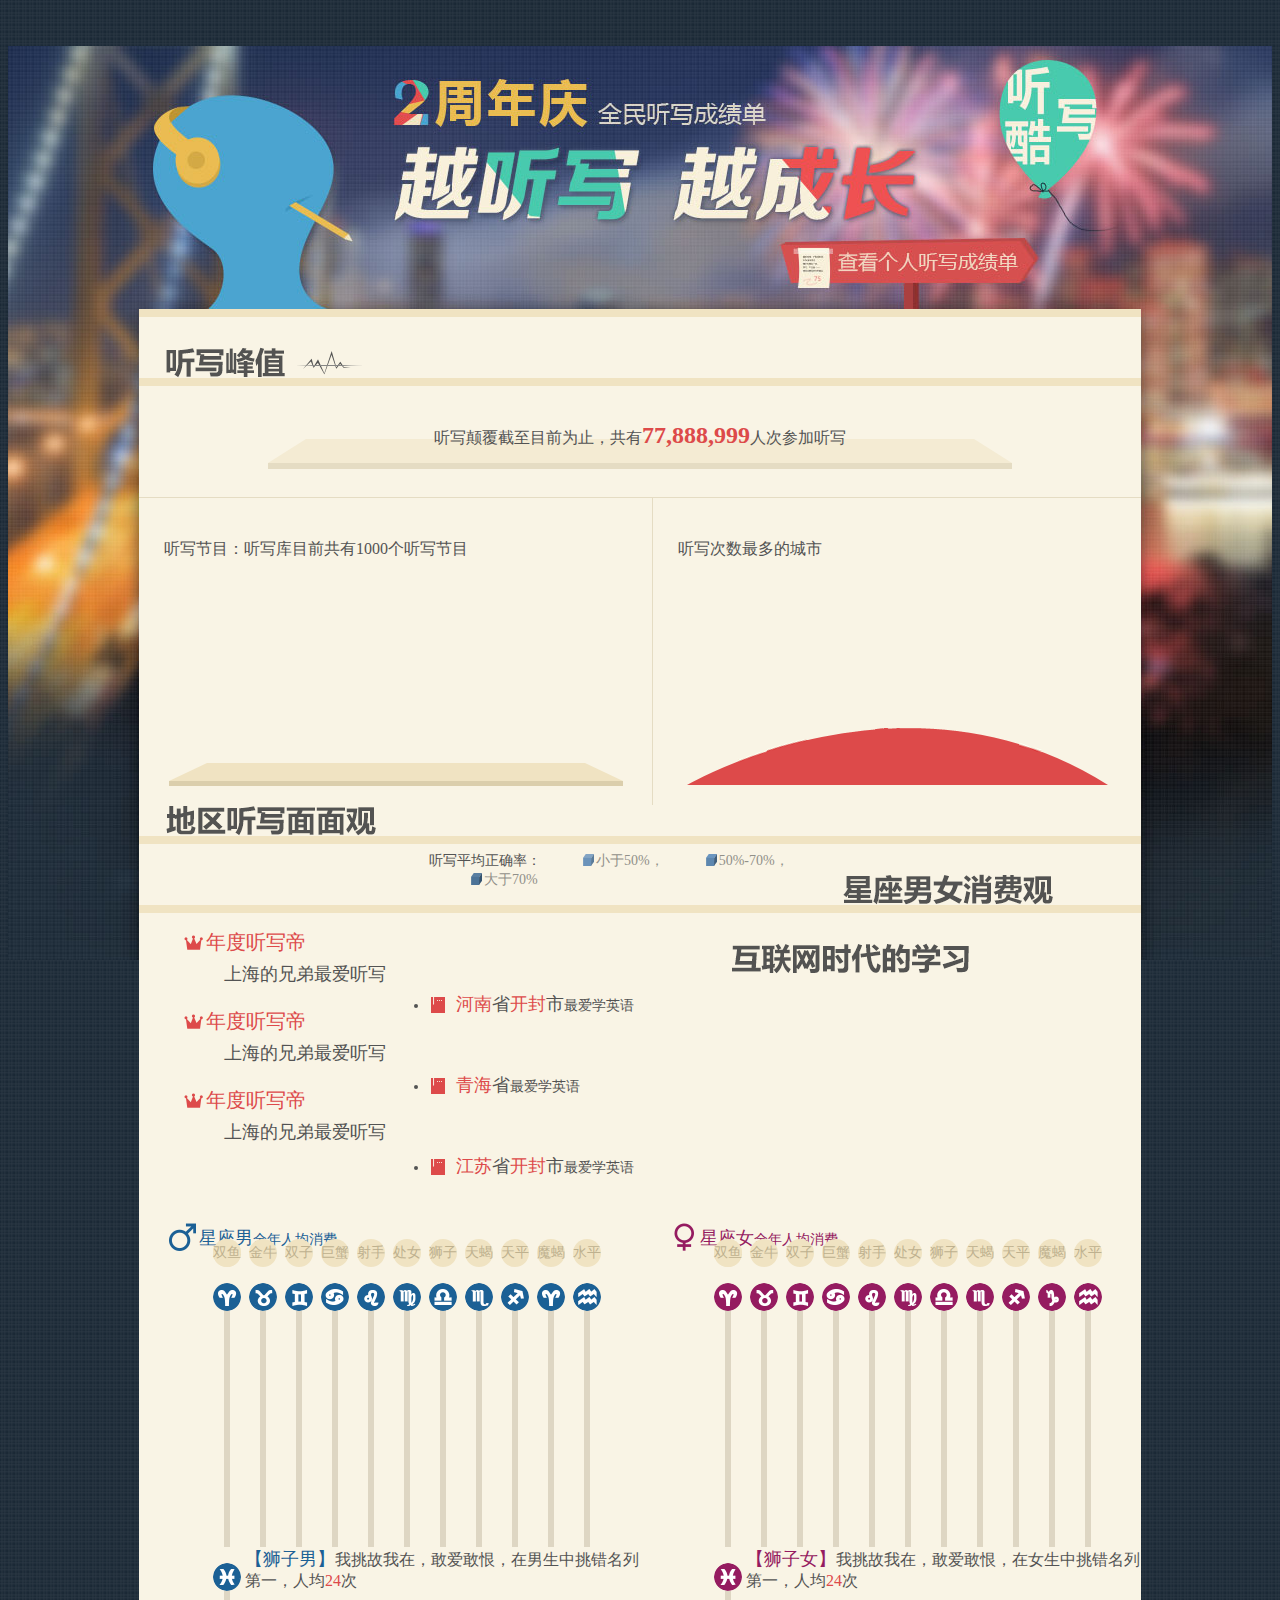
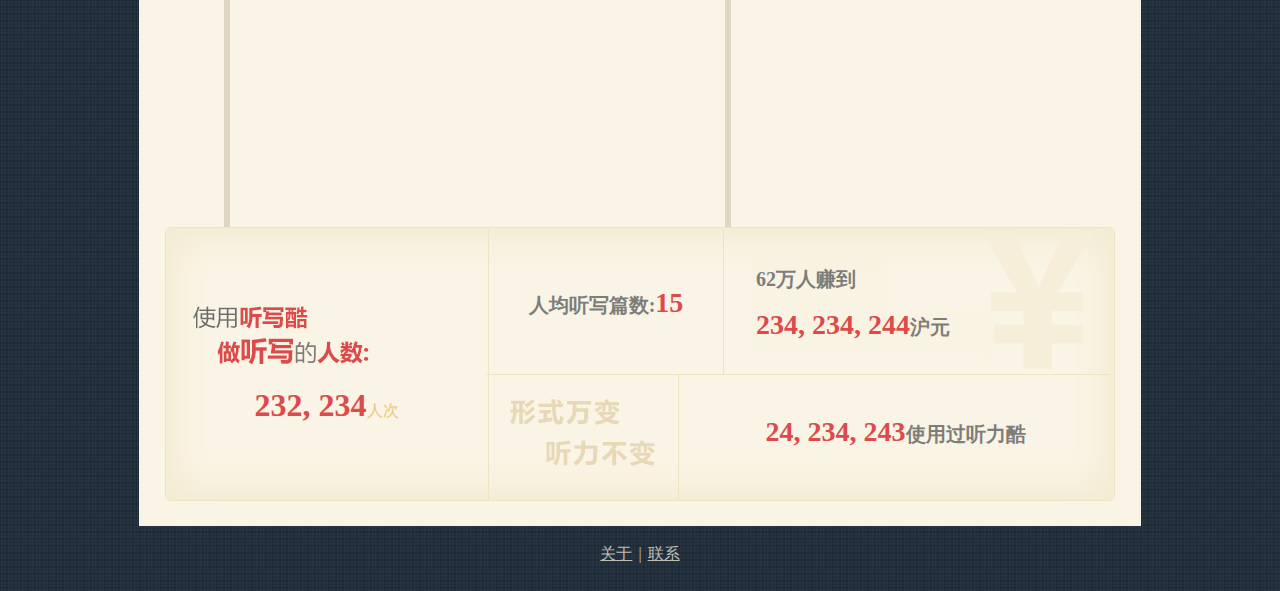
==== hjtest/home.htm @ 476b6435 "add hjtest" ====
<!DOCTYPE HTML>
<html>
    <!--
        1. 吊顶线上已有模块div#cls_pnlHeader_wrap 对应js css在demo中未作引入 如http://bulo.hujiang.com/home/
        1. 吊顶是position:fixed 所以页面预留出38px空白给他覆盖
        1. 编码、库与线上一致，引了一个像基础样式类的文件
        1. 给的PNG物料没有分层，没有标注，没有体现大于width:1920版本背景, 线上吊顶height38px视觉稿35px、背景左右还不是等分的...等 只是试题非上线，确认环节就略了，开切
    -->
    <head>
        <meta charset="utf-8" />
        <title> 全名听写成绩单  - 我的沪江 </title>
        <link rel='stylesheet' href='http://res.s.hjfile.cn/app/css/output/$_app_css_style_css$_app_css_feed_css$_app_css_application_css$_app_css_home_css$_app_css_ing_css$_app_css_newing_css$_app_css_userlistdown_css$_app_css_userface_css$_app_css_new_home_css.css?v=635224511000000000' type='text/css'/>
        <link rel='stylesheet' href='res/css/cjd.css?20140212.css' type='text/css'/>
        <script>window.cjdConfig = window.cjdConfig || {};</script>
    </head>
    <body>
        <div class="cjd_hd">
        
        </div>
        <div class="cjd_bd">
            <div class="cjd_fz cjd_mod clearbox">
                <div class="cjd_mod_tit">听说峰值<s></s></div>
                <div class="cjd_fz_m1">
                    <span class="cjd_fz_m1bg"></span>
                    <p class="cjd_fz_m1tip">听写颠覆截至目前为止，共有<em id="J_CjdFzNum">77,888,999</em>人次参加听写</p>
                </div>
                <div class="cjd_fz_m2">
                    <p class="cjd_fz_mtit">听写节目：听写库目前共有1000个听写节目</p>
                    <span class="cjd_fz_m2bg"></span>
                    <div class="cjd_fz_m2tb j_cjd_mod" data-modname='mod/jiemu' data-cfg="jiemu"></div>
                    <script>
                    cjdConfig.jiemu={
                        data:[
                            {
                                num:10,
                                icon:"http://img4.3lian.com/sucai2/img14/61/flag131.jpg"
                            },
                            {
                                num:90,
                                icon:"http://img4.3lian.com/sucai2/img14/61/flag128.jpg"
                            },
                            {
                                num:89,
                                icon:"http://img4.3lian.com/sucai2/img14/61/flag120.jpg"
                            },
                            {
                                num:45,
                                icon:"http://img4.3lian.com/sucai2/img14/61/flag120.jpg"
                            },
                            {
                                num:120,
                                icon:"http://img4.3lian.com/sucai2/img14/61/flag120.jpg"
                            },
                            {
                                num:69,
                                icon:"http://img4.3lian.com/sucai2/img14/61/flag120.jpg"
                            }
                        ]
                    }
                    </script>
                </div>
                <div class="cjd_fz_m3">
                    <p class="cjd_fz_mtit">听写次数最多的城市</p>
                    <div class="cjd_fz_m3tb j_cjd_mod" data-modname='mod/citytop' data-cfg="citytop"></div>
                    <script>
                    cjdConfig.citytop={
                        data:[
                            {
                                name:"北京",
                                icon:"res/img/ico_fzm301.png"
                            },
                            {
                                name:"上海",
                                icon:"res/img/ico_fzm303.png"
                            },
                            {
                                name:"杭州",
                                icon:"res/img/ico_fzm302.png"
                            }
                        ]
                    }
                    </script>
                </div>
            </div>
            <div class="cjd_dq cjd_mod j_cjd_mod" data-modname='mod/map' data-cfg="dqmap">
                <div class="cjd_mod_tit">地区听写面面观<s></s></div>
                <div class="clearbox">
                    <dl class="cjd_dq_m1">
                        <dt>年度听写帝</dt>
                        <dd>上海的兄弟最爱听写</dd>
                        <dt>年度听写帝</dt>
                        <dd>上海的兄弟最爱听写</dd>
                        <dt>年度听写帝</dt>
                        <dd>上海的兄弟最爱听写</dd>
                    </dl>
                    <div class="cjd_dq_m2">
                        <div id="map"></div>
                        <dl class="cjd_maptip clearbox">
                            <dt>听写平均正确率：</dt>
                            <dd class="i1" data-leve="2">小于50%，</dd>
                            <dd class="i2" data-leve="1">50%-70%，</dd>
                            <dd class="i3" data-leve="0">大于70%</dd>
                        </dl>
                    </div>
                    <ul class="cjd_dq_m3">
                        <li data-area="henan">
                            <span><em>河南</em>省<em>开封</em>市</span>最爱学英语
                        </li>
                        <li data-area="qinghai">
                            <span><em>青海</em>省</span>最爱学英语
                        </li>
                        <li  data-area="jiangsu">
                            <span><em>江苏</em>省<em>开封</em>市</span>最爱学英语
                        </li>
                    </ul>
                </div>
                <script type="text/javascript">
                    // 只对明文给出的地区作交互
                    cjdConfig.dqmap={
                        /*
                        heilongjiang: '黑龙江',
                        jilin: '吉林', 
                        liaoning: '辽宁', 
                        hebei: '河北', 
                        shandong: '山东', 
                        jiangsu: '江苏', 
                        zhejiang: '浙江', 
                        anhui: '安徽', 
                        henan: '河南', 
                        shanxi: '山西', 
                        shaanxi: '陕西', 
                        gansu: '甘肃', 
                        hubei: '湖北', 
                        jiangxi: '江西', 
                        fujian: '福建', 
                        hunan: '湖南', 
                        guizhou: '贵州', 
                        sichuan: '四川', 
                        yunnan: '云南', 
                        qinghai: '青海', 
                        hainan: '海南', 
                        shanghai: '上海', 
                        chongqing: '重庆', 
                        tianjin: '天津', 
                        beijing: '北京', 
                        ningxia: '宁夏', 
                        neimongol: '内蒙古', 
                        guangxi: '广西', 
                        xinjiang: '新疆', 
                        xizang: '西藏', 
                        guangdong: '广东', 
                        hongkong: '香港', 
                        taiwan: '台湾', 
                        macau: '澳门'
                        */
                        dq:{
                            'heilongjiang': {
                                "data":0.88
                            },
                            'sichuan': {
                                "data":0.90
                            },
                            'henan': {
                                "data":0.78
                            },
                            'xizang':{
                                "data":0.55
                            }
                        } 
                    }
                </script>
            </div>
            <div class="cjd_xz cjd_mod clearbox j_cjd_mod" data-modname='mod/xingzuo' data-cfg="xingzuo">
               <div class="cjd_mod_tit">星座男女消费观<s></s></div>
               <div class="cjd_xz_boy">
                   <p class="tit"><em>星座男</em>全年人均消费</p>
                   <ul class="cjd_xz_list clearbox">
                       <li class="i1"><b></b><s></s><em>白羊</em></li>
                       <li class="i2"><b></b><s></s><em>金牛</em></li>
                       <li class="i3"><b></b><s></s><em>双子</em></li>
                       <li class="i4"><b></b><s></s><em>巨蟹</em></li>
                       <li class="i5"><b></b><s></s><em>射手</em></li>
                       <li class="i6"><b></b><s></s><em>处女</em></li>
                       <li class="i7"><b></b><s></s><em>狮子</em></li>
                       <li class="i8"><b></b><s></s><em>天蝎</em></li>
                       <li class="i9"><b></b><s></s><em>天平</em></li>
                       <li class="i10"><b></b><s></s><em>魔蝎</em></li>
                       <li class="i11"><b></b><s></s><em>水平</em></li>
                       <li class="i12"><b></b><s></s><em>双鱼</em></li>
                   </ul>
                   <p class="cjd_xz_tip"><strong>【狮子男】</strong>我挑故我在，敢爱敢恨，在男生中挑错名列第一，人均<em>24</em>次</p>
               </div>
               <div class="cjd_xz_girl">
                   <p class="tit"><em>星座女</em>全年人均消费</p>
                   <ul class="cjd_xz_list clearbox">
                       <li class="i1"><b></b><s></s><em>白羊</em></li>
                       <li class="i2"><b></b><s></s><em>金牛</em></li>
                       <li class="i3"><b></b><s></s><em>双子</em></li>
                       <li class="i4"><b></b><s></s><em>巨蟹</em></li>
                       <li class="i5"><b></b><s></s><em>射手</em></li>
                       <li class="i6"><b></b><s></s><em>处女</em></li>
                       <li class="i7"><b></b><s></s><em>狮子</em></li>
                       <li class="i8"><b></b><s></s><em>天蝎</em></li>
                       <li class="i9"><b></b><s></s><em>天平</em></li>
                       <li class="i10"><b></b><s></s><em>魔蝎</em></li>
                       <li class="i11"><b></b><s></s><em>水平</em></li>
                       <li class="i12"><b></b><s></s><em>双鱼</em></li>
                   </ul>
                   <p class="cjd_xz_tip"><strong>【狮子女】</strong>我挑故我在，敢爱敢恨，在女生中挑错名列第一，人均<em>24</em>次</p>
               </div>
            </div>
            <script type="text/javascript"> 
                cjdConfig.xingzuo={
                    data:{
                        "boy":{// 星座id:人均值
                            "1":{val:13},
                            "2":{val:45},
                            "3":{val:56},
                            "4":{val:23},
                            "5":{val:55},
                            "6":{val:88},
                            "7":{val:87},
                            "8":{val:66},
                            "9":{val:44},
                            "10":{val:56},
                            "11":{val:15},
                            "12":{val:24}
                        },
                        "girl":{
                            "1":{val:66},
                            "2":{val:45},
                            "3":{val:23},
                            "4":{val:23},
                            "5":{val:74},
                            "6":{val:21},
                            "7":{val:65},
                            "8":{val:66},
                            "9":{val:43},
                            "10":{val:56},
                            "11":{val:88},
                            "12":{val:43}
                        }
                    } 
                }
            </script>
            <div class="cjd_hlw cjd_mod">
               <div class="cjd_mod_tit">互联网时候学习<s></s></div>
               <div class="cjd_hlw_box clearbox">
                   <div class="cjd_hlw_m1"><em>232, 234</em>人次</div>
                   <div class="cjd_hlw_m2">人均听写篇数:<em>15</em></div>
                   <div class="cjd_hlw_m3">62万人赚到<br/><em>234, 234, 244</em>沪元</div>
                   <div class="cjd_hlw_m4"></div>
                   <div class="cjd_hlw_m5"><em>24, 234, 243</em>使用过听力酷</div>
               </div>
            </div>
        </div>
        <div></div>
        <div class="cjd_ft"><a href="#">关于</a>|<a href="#">联系</a></div>
        <script type="text/javascript" src="http://res.hjfile.cn/js/lib/jq/1.8.3/jquery.min.js"></script>
        <script type="text/javascript" src="res/js/lib/sea.js"></script>
        <script type="text/javascript">
            /* */
            seajs.config({
                alias: {
                    'jquery': 'http://res.hjfile.cn/js/lib/jq/1.8.3/jquery.min.js'
                },
                paths: {
                   
                },
                base: './res/js/',
                charset: 'utf-8'
            });
            //require('lib/datalazyload')(jQuery);
            seajs.use('lib/datalazyload',function(lazy){
                $(".j_cjd_mod").datalazyload(function(){
                    var jEl = $(this);
                    var modName = jEl.attr("data-modname");
                    var modCfg = jEl.attr("data-cfg");
                    seajs.use(modName,function(mod){
                        mod.init(cjdConfig[modCfg],jEl);
                    });
                });
            });
        </script>
    </body>
</html>
---- hjtest/res/css/cjd.css ----
/* layout */
    body{background:url(../img/bg_bd_14x14.png) repeat 0 0;}
    .cjd_hd{background:url(../img/bg_hd_1886x263.jpg) no-repeat center 38px;height:263px;padding-top:38px;}
    .cjd_bd{background:url(../img/bg_hd_1886x651.jpg) no-repeat center 0;}

/**/
    .cjd_bd em{font-style:normal;}
/* mod */
    .cjd_mod,.cjd_mod_tit s{
        background-color:#f9f4e5;
    }
    .cjd_mod{width:1002px;margin:0 auto;border-top:8px solid #f0e3c2;color:#535353;font-family:"Microsoft YaHei"}
    .cjd_mod_tit{margin:30px 0 0 25px;width:242px;height:31px;overflow:hidden;/*position:relative;*/font:bold 18px/31px "Microsoft YaHei",'黑体';background-image:url(../img/tits_242x.png);background-repeat:no-repeat;text-indent:-20em}
    /*.cjd_mod_tit s{display:block;width:100%;height:100%;background-image:url(../img/tits_242x.png);background-repeat:no-repeat;position:absolute;top:0;left:0;overflow: hidden;}
    .cjd_dq .cjd_mod_tit s{background-position:0 -35px}
    .cjd_xz .cjd_mod_tit s{background-position:0 -70px}
    .cjd_hlw .cjd_mod_tit s{background-position:0 -105px}*/
    .cjd_dq .cjd_mod_tit {background-position:0 -35px}
    .cjd_xz .cjd_mod_tit {background-position:0 -70px}
    .cjd_hlw .cjd_mod_tit {background-position:0 -105px}
/* 听写峰值 */
    .cjd_fz_m1bg,
    .cjd_fz_m1tip{
        margin-left:auto;
        margin-right:auto;
    }
    .cjd_fz_m2,
    .cjd_fz_m3{
        border-top:1px solid #e5dcc3;
        float:left;
        padding-left:25px;
        height:307px;
    }
    .cjd_fz_mtit{height:22px;line-height:22px;padding-top:24px;font-size:16px;}
    .cjd_fz_m1{float:left;width:100%}
    .cjd_fz_m1bg{
        display:block;width:668px;margin-top:37px;overflow:hidden;height:0;
        border-width:24px 38px;border-style:solid;border-color:#f9f4e5 #f9f4e5 #f4ebd3;
    }
    .cjd_fz_m1tip{font-size:16px;text-align:center;margin-top:-55px;margin-bottom:28px;width:744px;height:55px;border-bottom:6px solid #e5dcc3;}
    .cjd_fz_m1tip em{color:#dd4a4a;font:normal normal bold 24px/55px "Microsoft YaHei",'黑体';}
    
  
    .cjd_fz_m2{width:488px;position:relative;}
    .cjd_fz_m2bg,
    .cjd_fz_m2tb{
        position:absolute;left:50%;margin-left:-227px;
    }
    .cjd_fz_m2bg{
        bottom:24px;height:0;width:378px;overflow:hidden;display:block;
        border-width:18px 38px;border-style:solid;border-color:#f9f4e5 #f9f4e5 #f0e3c2;
    }
    .cjd_fz_m2tb{border-bottom:5px solid #dbceac;width:454px;bottom:19px;height:220px}
    .cjd_fz_m2tb li{font-size:0;float:left;width:7px;background-color:#dbceac;_overflow:hidden;_display:inline}
    .cjd_fz_m2tb img{width:50px;height:50px;border-radius:25px;position:relative;left:-22px;top:0;}
    
    .cjd_fz_m3{width:463px;border-left:1px solid #e5dcc3;background:url(../img/bg_fzm3.png) no-repeat center 230px;}
    .cjd_fz_m3list li{
        width:55px;height:175px;float:left;background-repeat:no-repeat;background-position:center 65px;_display:inline;
        -moz-transform-origin:50% 100%;
        -webkit-transform-origin:50% 100%;
        -o-transform-origin:50% 100%;
        transform-origin:50% 100%;
        /* http://www.useragentman.com/IETransformsTranslator/ */
    }
    .cjd_fz_m3list .item0{
        -moz-transform:rotate(-18deg);
        -webkit-transform:rotate(-18deg);
        -o-transform:rotate(-18deg);
        transform:rotate(-18deg);
        margin:32px 0 0 72px;
    }
    .cjd_fz_m3list .item1{
        margin:10px 0 0 72px;
    }
    .cjd_fz_m3list .item2{
        -moz-transform:rotate(18deg);
        -webkit-transform:rotate(18deg);
        -o-transform:rotate(18deg);
        transform:rotate(18deg);
        margin:30px 0 0 72px;
    }

    .cjd_fz_m3list em{
        display:block;height:55px;width: 55px;border-radius:27px;
        text-align: center;font: normal normal normal 16px/55px "Microsoft YaHei";color:white;
    }

/* 地区面面观 */
    .cjd_dq_m1 dt,
    .cjd_dq_m3 li,
    .cjd_maptip dd{
        background-image:url(../img/ico_y.png);background-repeat:no-repeat;
    }
    .cjd_dq_m1 dt,
    .cjd_dq_m3 li em{
        color:#dd4a4a;
    }
    .cjd_dq_m1,.cjd_dq_m3,.cjd_dq_m2{float:left;}
    .cjd_dq_m1{width:205px;padding:80px 0 0 45px;}
    .cjd_dq_m1 dt{font-size:20px;line-height:20px;padding-left:22px;background-position:0 3px;margin-bottom:10px}
    .cjd_dq_m1 dd{font-size:18px;padding-bottom:25px}
    .cjd_dq_m2{width: 452px;overflow:hidden;}
    .cjd_dq_m3{width:300px;padding-top: 25px}
    .cjd_dq_m3 li span{font-size:18px;line-height:30px;}
    .cjd_dq_m3 li{
        padding-left:27px;background-position:2px -44px;font-size: 14px;margin-top:50px;
        border-bottom:1px solid #f9f4e5;float: left;clear:both;white-space:nowrap;
    }
    .cjd_dq_m3 li:hover,.cjd_dq_m3 .hover{border-bottom-color:#e47773;cursor:pointer;}

    #map{margin:0 auto}
    .cjd_maptip{padding:0 0 30px 40px;}
    .cjd_maptip dd,
    .cjd_maptip dt{float:left;font-size:14px;border-bottom:1px solid #f9f4e5;}
    .cjd_maptip dd{padding-left:15px;color:#919089;}
    .cjd_maptip dd:hover{border-bottom-color:#e47773;cursor:pointer;}
    .cjd_maptip .i1{background-position:2px -112px}
    .cjd_maptip .i2{background-position:2px -139px}
    .cjd_maptip .i3{background-position:2px -166px}

    /* 提示自定义 */
    .stateTip, #StateTip{display:none; position:absolute; padding:8px; background:#fff; border:2px solid #2385B1; -moz-border-radius: 4px; -webkit-border-radius: 4px; border-radius: 4px; font-size:12px; font-family:Tahoma; color:#333;}
    .mapInfo i{ display:inline-block; width:15px; height:15px; margin-top:5px; line-height:15px; background:#aeaeae; color:#fff; font-size:11px; font-family: Tahoma; -webkit-border-radius:15px; border-radius:15px; text-align:center}
    .mapInfo i.active{background:#E27F21;}
    .mapInfo span{ padding:0 5px 0 3px;}
    .mapInfo b{ font-weight:normal; color:#2770B5}

/* 星座 */
    .cjd_xz_boy,
    .cjd_xz_girl{
        float: left;width:471px;padding-left:30px;
    }
    .cjd_xz_list{position:relative;}
    .cjd_xz .tit,
    .cjd_xz_list li s,
    .cjd_xz_list .top b{
        background-image:url(../img/icon_xingzuo.png);background-repeat: no-repeat;
    }
    .cjd_xz_boy .tit,
    .cjd_xz_boy .cjd_xz_tip strong{
        color:#1b6095;
    }
    .cjd_xz_girl .tit,
    .cjd_xz_girl .cjd_xz_tip strong{
        color:#951b60;
    }
    .cjd_xz .tit{height:28px;overflow:hidden;padding-left:30px;font-size: 14px;margin-top: 25px}
    .cjd_xz .tit em{font-size:18px;line-height:30px}
    .cjd_xz_boy .tit{background-position:-336px 0;}
    .cjd_xz_girl .tit{background-position:-336px -28px;}
    .cjd_xz_list li{
        width: 6px;float:left;height:280px;background-color:#ded6c3;font-size:0px;
        margin-left:15px;margin-right:15px;_overflow:hidden;
    }
    .cjd_xz_list li em{
        display:block;width:28px;height:28px;color:#beb18f;font-size:14px;line-height:28px;
        background-color:#f0e3c2;border-radius: 14px;position:absolute;bottom:0;margin-left:-11px;
    }
    .cjd_xz_list li b{
        display:block;width:19px;height:16px;position:relative;left:-7px;
        background-color:#F9F4E5;
    }
    .cjd_xz_boy .top b{background-position:-4px -56px;}
    .cjd_xz_girl .top b{background-position:-33px -56px;}
    .cjd_xz_list li s{
        display:block;width:28px;height:28px;border-radius:14px;position:relative;left:-11px;
    }
    .cjd_xz_boy .hover,
    .cjd_xz_boy .hover em,
    .cjd_xz_boy li:hover,
    .cjd_xz_boy li:hover em,
    .cjd_xz_boy .top,
    .cjd_xz_boy .top em{
        cursor:pointer;background-color:#1b6095
    }
    .cjd_xz_girl .hover,
    .cjd_xz_girl .hover em,
    .cjd_xz_girl li:hover,
    .cjd_xz_girl li:hover em,
    .cjd_xz_girl .top,
    .cjd_xz_girl .top em{
        cursor:pointer;background-color:#951b60;
    }
    .cjd_xz_list .top em,
    .cjd_xz_list .hover em,
    .cjd_xz_list li:hover em{
        color:#ffffff;
    }
    .cjd_xz_boy .i1 s{background-position:0 0}
    .cjd_xz_boy .i2 s{background-position:-28px 0}
    .cjd_xz_boy .i3 s{background-position:-56px 0}
    .cjd_xz_boy .i4 s{background-position:-84px 0}
    .cjd_xz_boy .i5 s{background-position:-112px 0}
    .cjd_xz_boy .i6 s{background-position:-140px 0}
    .cjd_xz_boy .i7 s{background-position:-168px 0}
    .cjd_xz_boy .i8 s{background-position:-196px 0}
    .cjd_xz_boy .i9 s{background-position:-224px 0}
    .cjd_xz_boy .i10 s{background-position:-252 0}
    .cjd_xz_boy .i11 s{background-position:-280px 0}
    .cjd_xz_boy .i12 s{background-position:-308px 0}
    .cjd_xz_girl .i1 s{background-position:0 -28px}
    .cjd_xz_girl .i2 s{background-position:-28px -28px}
    .cjd_xz_girl .i3 s{background-position:-56px -28px}
    .cjd_xz_girl .i4 s{background-position:-84px -28px}
    .cjd_xz_girl .i5 s{background-position:-112px -28px}
    .cjd_xz_girl .i6 s{background-position:-140px -28px}
    .cjd_xz_girl .i7 s{background-position:-168px -28px}
    .cjd_xz_girl .i8 s{background-position:-196px -28px}
    .cjd_xz_girl .i9 s{background-position:-224px -28px}
    .cjd_xz_girl .i10 s{background-position:-252px -28px}
    .cjd_xz_girl .i11 s{background-position:-280px -28px}
    .cjd_xz_girl .i12 s{background-position:-308px -28px}

    .cjd_xz_tip{padding:25px 0 35px}
    .cjd_xz_tip em{ color:#DD4A4A}
    .cjd_xz_tip strong{font-weight:normal;font-size:18px;}

/* 互联网 */
    .cjd_hlw{padding-bottom:25px;}
    .cjd_hlw_box{width:950px;height:274px;margin:0 auto;background:url(../img/bg_hlw.png);margin-top:22px;color:#7e7d7a;overflow:hidden;}
    .cjd_hlw_m1,.cjd_hlw_m2,.cjd_hlw_m3,.cjd_hlw_m4,.cjd_hlw_m5{float:left;}
    .cjd_hlw_m2,.cjd_hlw_m3,.cjd_hlw_m4,.cjd_hlw_m5{font-size:20px;font-weight:bolder;}
    .cjd_hlw_m2 em,.cjd_hlw_m3 em,.cjd_hlw_m5 em{font-size:28px}
    .cjd_hlw_box em{color:#dd4a4a;font-weight:bolder;}
    .cjd_hlw_m1{width:323px;height:114px;padding-top:160px;color:#ecc775;text-align:center;font-size: 16px}
    .cjd_hlw_m1 em{font-size:32px;}
    .cjd_hlw_m2{width:236px;height:88px;padding-top:60px;text-align:center;}
    .cjd_hlw_m3{width:358px;height:118px;padding:30px 0 0 32px;line-height:45px;}
    .cjd_hlw_m4{width:190px;height:125px;}
    .cjd_hlw_m5{width:435px;height:84px;padding-top:41px;text-align:center;}

/**/
.cjd_ft,.cjd_ft a{color:#bfbcb3;}
.cjd_ft {text-align: center;padding:18px 0;}
.cjd_ft a{margin:0 6px;}
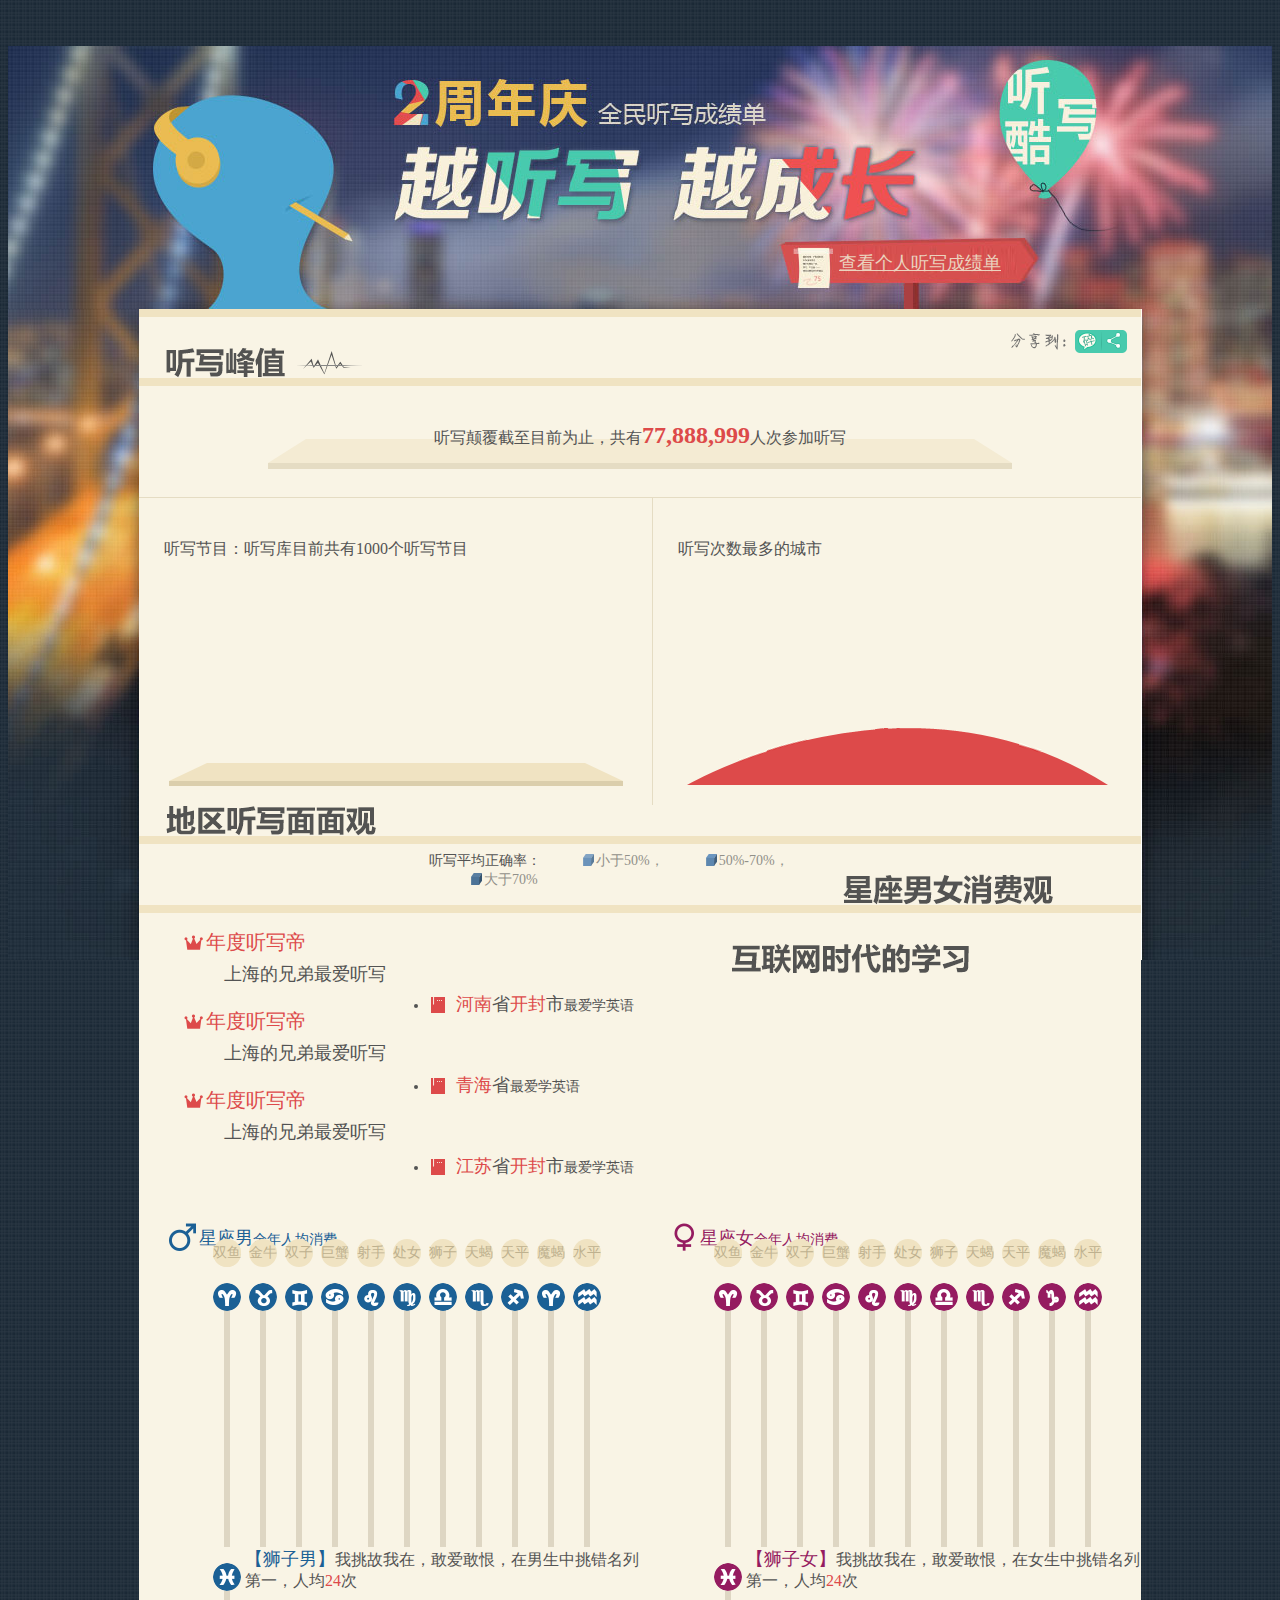
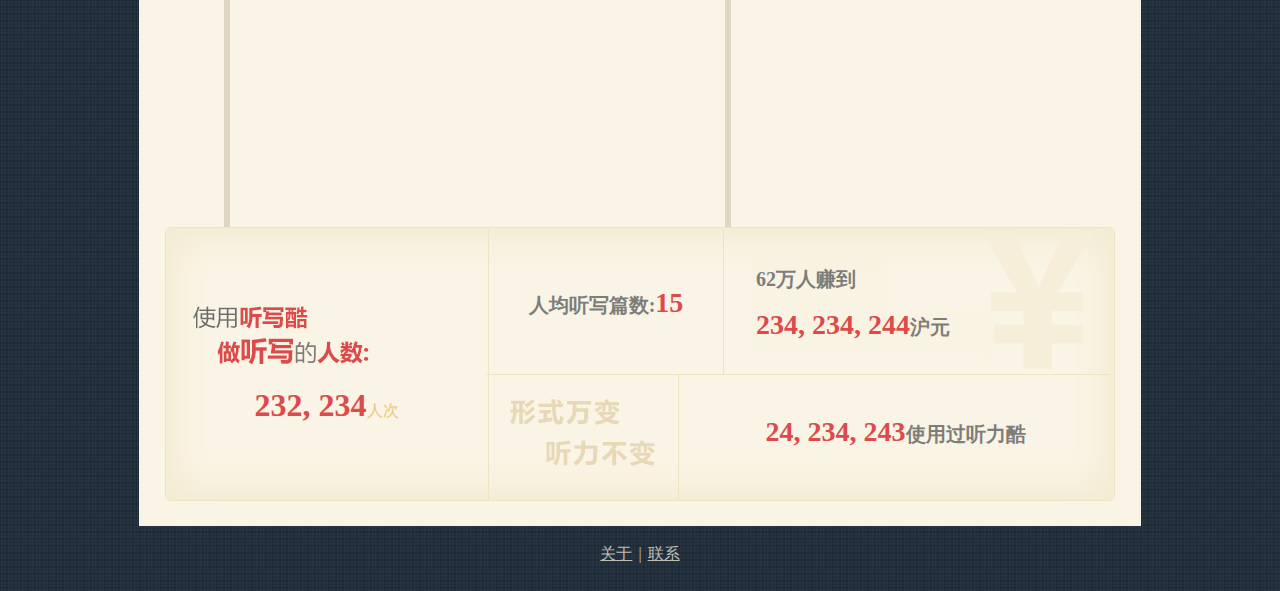
==== commit 504f50ac: "add share & fixed bg" ====
--- a/hjtest/home.htm
+++ b/hjtest/home.htm
@@ -15,10 +15,13 @@
     </head>
     <body>
         <div class="cjd_hd">
-        
+            <div class="cjd_hder clearbox">
+                <a href="#" target="_blank" class="cjd_report">查看个人听写成绩单</a>
+            </div>
         </div>
         <div class="cjd_bd">
             <div class="cjd_fz cjd_mod clearbox">
+                <div class="cjd_share"><a href="#" class="cjd_share_targ" title="分享到"></a></div>
                 <div class="cjd_mod_tit">听说峰值<s></s></div>
                 <div class="cjd_fz_m1">
                     <span class="cjd_fz_m1bg"></span>
--- a/hjtest/res/css/cjd.css
+++ b/hjtest/res/css/cjd.css
@@ -5,6 +5,10 @@
 
 /**/
     .cjd_bd em{font-style:normal;}
+/*hd*/
+    .cjd_hder{width:1002px;margin:0 auto;height:100%;}
+    .cjd_report{margin-right:140px;margin-top:205px;float:right;font-size:18px;}
+    .cjd_report , .cjd_report:hover{color:#ebd2be;}
 /* mod */
     .cjd_mod,.cjd_mod_tit s{
         background-color:#f9f4e5;
@@ -32,6 +36,12 @@
         height:307px;
     }
     .cjd_fz_mtit{height:22px;line-height:22px;padding-top:24px;font-size:16px;}
+    .cjd_share,.cjd_share_targ{
+        float:right;background-image:url(../img/ico_share.png);background-repeat:no-repeat;
+    }
+    .cjd_share{margin:13px 14px 0 0;height:23px;width:52px;padding-left:64px;background-position:0 0;text-indent: -10em;overflow: hidden;}
+    .cjd_share_targ{display: block;height:100%;width:100%;background-position:-64px 0;float:right;}
+
     .cjd_fz_m1{float:left;width:100%}
     .cjd_fz_m1bg{
         display:block;width:668px;margin-top:37px;overflow:hidden;height:0;
@@ -39,8 +49,6 @@
     }
     .cjd_fz_m1tip{font-size:16px;text-align:center;margin-top:-55px;margin-bottom:28px;width:744px;height:55px;border-bottom:6px solid #e5dcc3;}
     .cjd_fz_m1tip em{color:#dd4a4a;font:normal normal bold 24px/55px "Microsoft YaHei",'黑体';}
-    
-  
     .cjd_fz_m2{width:488px;position:relative;}
     .cjd_fz_m2bg,
     .cjd_fz_m2tb{
